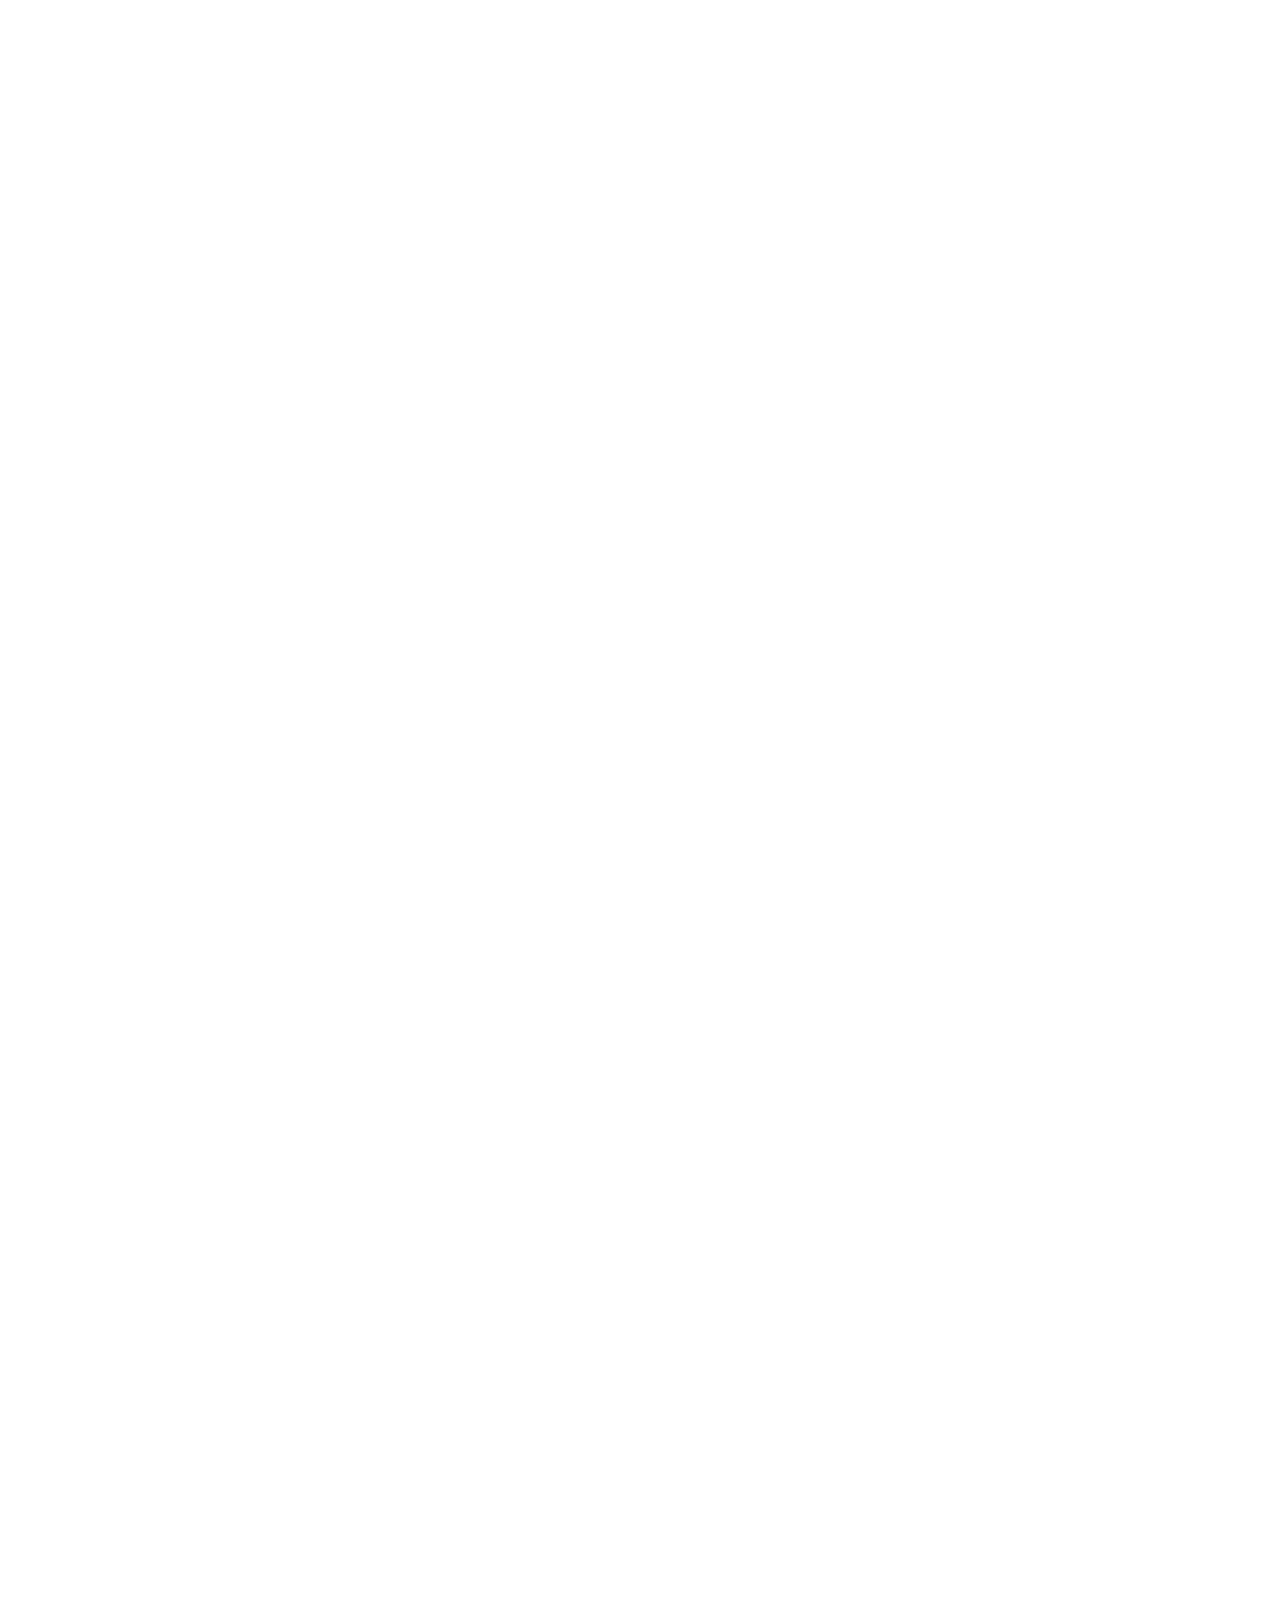
==== project/index.html @ fbeb967c "first commit" ====
<!DOCTYPE html>
<html lang="en">
<head>
<meta charset="UTF-8">
<meta http-equiv="refresh" content="0; url=VELMONT%20Creative%20Direction.html">
<title>VELMONT — Creative Direction</title>
</head>
<body></body>
</html>
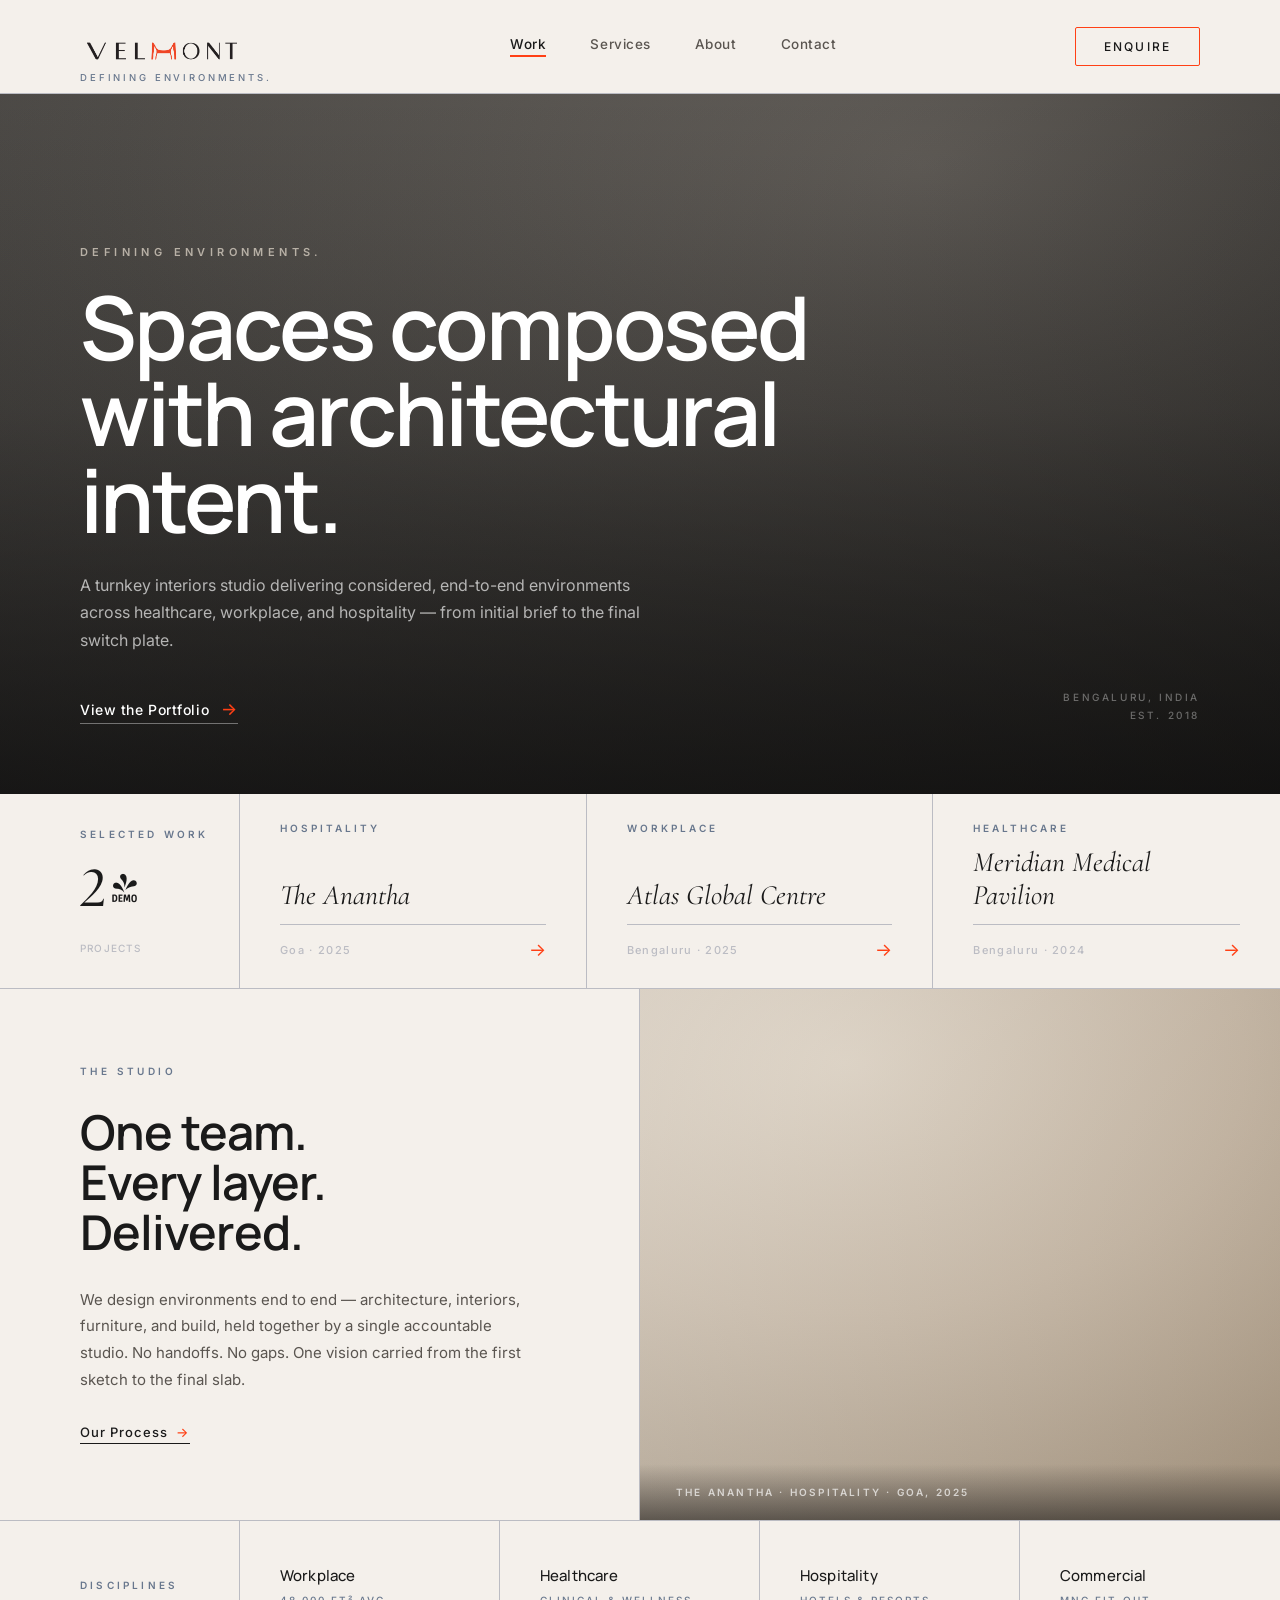
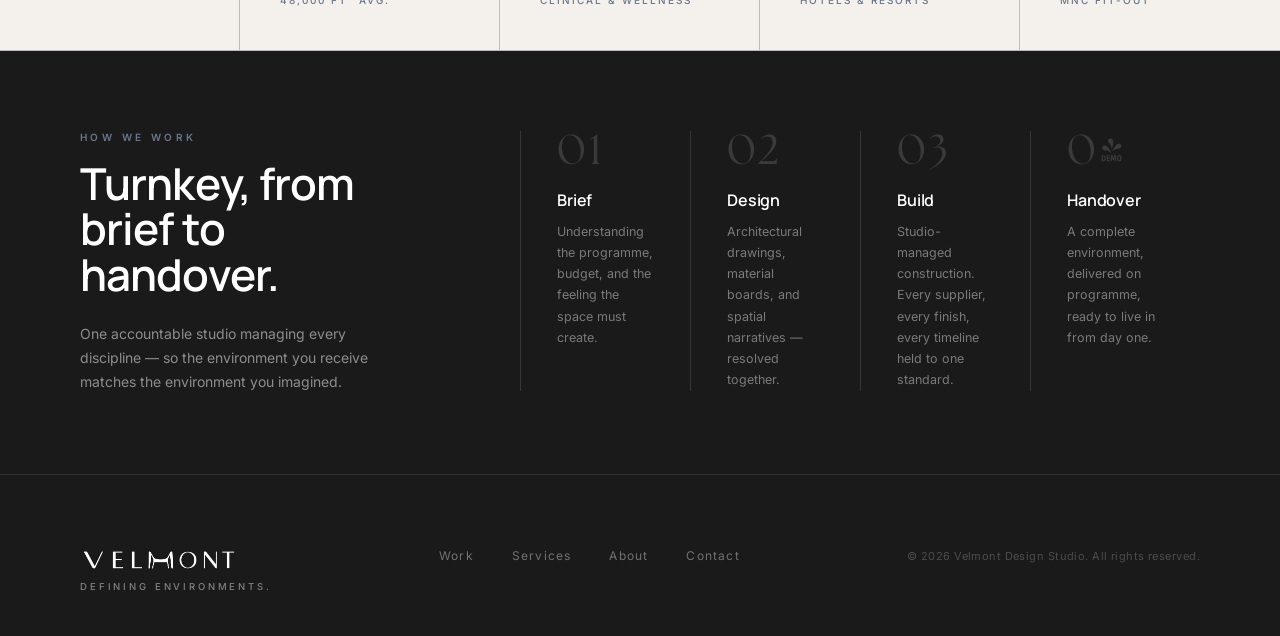
==== commit 97b6c23d: "launch Direction 01 website — replace creative direction deck with homepage and project page Co-Auth" ====
--- a/project/index.html
+++ b/project/index.html
@@ -2,8 +2,688 @@
 <html lang="en">
 <head>
 <meta charset="UTF-8">
-<meta http-equiv="refresh" content="0; url=VELMONT%20Creative%20Direction.html">
-<title>VELMONT — Creative Direction</title>
+<meta name="viewport" content="width=device-width, initial-scale=1.0">
+<title>VELMONT — Defining Environments.</title>
+<link rel="preconnect" href="https://fonts.googleapis.com">
+<link rel="preconnect" href="https://fonts.gstatic.com" crossorigin>
+<link href="https://fonts.googleapis.com/css2?family=Cormorant+Garamond:ital,wght@0,400;0,500;0,600;1,400;1,500;1,600&family=Manrope:wght@400;500;600;700;800&family=Inter:wght@400;500;600&display=swap" rel="stylesheet">
+<!-- The Seasons local font faces from shared project folder -->
+<style>
+@font-face{font-family:'The Seasons';src:url('fonts/theseasons-lt.otf') format('opentype');font-weight:300;font-style:normal;font-display:swap;}
+@font-face{font-family:'The Seasons';src:url('fonts/theseasons-ltit.otf') format('opentype');font-weight:300;font-style:italic;font-display:swap;}
+@font-face{font-family:'The Seasons';src:url('fonts/theseasons-reg.otf') format('opentype');font-weight:400 500;font-style:normal;font-display:swap;}
+@font-face{font-family:'The Seasons';src:url('fonts/theseasons-it.otf') format('opentype');font-weight:400 500;font-style:italic;font-display:swap;}
+@font-face{font-family:'The Seasons';src:url('fonts/theseasons-bd.otf') format('opentype');font-weight:600 700;font-style:normal;font-display:swap;}
+
+/* ── Design tokens — Direction 01 v2 (new brand kit) ── */
+:root{
+  /* New brand palette */
+  --vblack:   #1A1A1A;
+  --terracotta:#FF4015;   /* accent only */
+  --slate:    #68778D;
+  --concrete: #D9DCE0;
+  --mineral:  #BBBCC3;
+  --steel:    #8C92BA;
+  --sand:     #D9CAB0;
+  /* Background */
+  --paper:    #F4F0EB;
+  /* Typography */
+  --display:  'The Seasons','Cormorant Garamond',Georgia,serif;
+  --serif:    'Cormorant Garamond',Georgia,serif;
+  --head:     'Manrope',system-ui,sans-serif;
+  --body:     'Inter',system-ui,sans-serif;
+}
+
+*,*::before,*::after{box-sizing:border-box;margin:0;padding:0;}
+
+html{scroll-behavior:smooth;}
+
+body{
+  background:var(--paper);
+  color:var(--vblack);
+  font-family:var(--body);
+  -webkit-font-smoothing:antialiased;
+  min-width:1200px;
+}
+
+/* ════════════════════════════════════════════
+   NAV
+════════════════════════════════════════════ */
+.site-nav{
+  display:flex;
+  align-items:center;
+  justify-content:space-between;
+  padding:0 80px;
+  height:94px;
+  background:var(--paper);
+  border-bottom:1px solid var(--mineral);
+  position:sticky;
+  top:0;
+  z-index:20;
+}
+.nav-brand{
+  display:flex;
+  flex-direction:column;
+  align-items:flex-start;
+  gap:0;
+}
+.nav-logo{
+  height:82px;
+  width:auto;
+  display:block;
+}
+.nav-tagline{
+  font-family:var(--body);
+  font-size:9.5px;
+  font-weight:500;
+  letter-spacing:0.30em;
+  text-transform:uppercase;
+  color:var(--slate);
+  margin-top:-20px;
+}
+.nav-links{
+  display:flex;
+  gap:44px;
+  font-family:var(--body);
+  font-weight:500;
+  font-size:13.5px;
+  letter-spacing:0.04em;
+  color:#5a5550;
+}
+.nav-links a{text-decoration:none;color:inherit;}
+.nav-links a.active{
+  color:var(--vblack);
+  padding-bottom:3px;
+  border-bottom:2px solid var(--terracotta);
+}
+.nav-cta{
+  font-family:var(--body);
+  font-size:12px;
+  font-weight:500;
+  letter-spacing:0.18em;
+  text-transform:uppercase;
+  color:var(--vblack);
+  text-decoration:none;
+  border:1px solid var(--terracotta);
+  padding:11px 28px;
+  border-radius:2px;
+  white-space:nowrap;
+}
+
+/* ════════════════════════════════════════════
+   HERO
+════════════════════════════════════════════ */
+.hero{
+  position:relative;
+  height:700px;
+  display:flex;
+  flex-direction:column;
+  justify-content:flex-end;
+  padding:70px 80px;
+  overflow:hidden;
+}
+/* layered gradient — architectural dark stone mood */
+.hero::before{
+  content:"";
+  position:absolute;
+  inset:0;
+  background:
+    linear-gradient(125deg, rgba(255,255,255,.06), rgba(0,0,0,.30)),
+    radial-gradient(120% 120% at 72% 10%, #6d6862 0%, #46433f 52%, #2b2927 100%);
+}
+.hero::after{
+  content:"";
+  position:absolute;
+  inset:0;
+  background:linear-gradient(0deg,rgba(8,8,8,.65) 0%,rgba(8,8,8,.14) 55%,transparent 100%);
+}
+.hero-inner{
+  position:relative;
+  z-index:1;
+  max-width:900px;
+}
+.hero-eyebrow{
+  font-family:var(--body);
+  font-size:11px;
+  font-weight:600;
+  letter-spacing:0.40em;
+  text-transform:uppercase;
+  color:rgba(209,200,188,0.82);
+  margin-bottom:24px;
+}
+.hero h1{
+  font-family:var(--head);
+  font-weight:600;
+  font-size:88px;
+  line-height:0.98;
+  letter-spacing:-0.03em;
+  color:#fff;
+  margin-bottom:30px;
+}
+.hero-sub{
+  font-family:var(--body);
+  font-weight:400;
+  font-size:16px;
+  line-height:1.72;
+  color:rgba(255,255,255,0.66);
+  max-width:560px;
+  margin-bottom:44px;
+}
+.hero-cta{
+  display:inline-flex;
+  align-items:center;
+  gap:12px;
+  font-family:var(--body);
+  font-size:14px;
+  font-weight:500;
+  letter-spacing:0.04em;
+  color:#fff;
+  text-decoration:none;
+  border-bottom:1px solid rgba(255,255,255,0.38);
+  padding-bottom:4px;
+}
+.hero-cta .arr{color:var(--terracotta);font-size:17px;}
+.hero-meta{
+  position:absolute;
+  right:80px;
+  bottom:70px;
+  z-index:1;
+  text-align:right;
+}
+.hero-meta span{
+  display:block;
+  font-family:var(--body);
+  font-size:10px;
+  font-weight:500;
+  letter-spacing:0.26em;
+  text-transform:uppercase;
+  color:rgba(255,255,255,0.36);
+  line-height:1.8;
+}
+
+/* ════════════════════════════════════════════
+   SELECTED WORK STRIP
+════════════════════════════════════════════ */
+.work-strip{
+  display:grid;
+  grid-template-columns:240px repeat(3,1fr);
+  border-bottom:1px solid var(--mineral);
+}
+.ws-label{
+  padding:34px 0 34px 80px;
+  border-right:1px solid var(--mineral);
+  display:flex;
+  flex-direction:column;
+  justify-content:space-between;
+}
+.ws-label .ws-kicker{
+  font-family:var(--body);
+  font-size:10px;
+  font-weight:600;
+  letter-spacing:0.32em;
+  text-transform:uppercase;
+  color:var(--slate);
+}
+.ws-label .ws-count{
+  font-family:var(--display);
+  font-size:52px;
+  font-weight:400;
+  color:var(--vblack);
+  line-height:1;
+  letter-spacing:0.06em;
+}
+.ws-label .ws-note{
+  font-family:var(--body);
+  font-size:10px;
+  color:var(--mineral);
+  letter-spacing:0.12em;
+  text-transform:uppercase;
+  font-weight:500;
+}
+.work-tile{
+  padding:28px 40px;
+  border-right:1px solid var(--mineral);
+  display:flex;
+  flex-direction:column;
+  justify-content:space-between;
+  gap:12px;
+  cursor:default;
+}
+.work-tile:last-child{border-right:none;}
+.wt-ind{
+  font-family:var(--body);
+  font-size:10px;
+  font-weight:600;
+  letter-spacing:0.30em;
+  text-transform:uppercase;
+  color:var(--slate);
+}
+.wt-name{
+  font-family:var(--serif);
+  font-style:italic;
+  font-size:28px;
+  color:var(--vblack);
+  line-height:1.18;
+  flex:1;
+  display:flex;
+  align-items:flex-end;
+}
+.wt-foot{
+  display:flex;
+  align-items:center;
+  justify-content:space-between;
+  padding-top:14px;
+  border-top:1px solid var(--mineral);
+}
+.wt-year{
+  font-family:var(--body);
+  font-size:11px;
+  font-weight:500;
+  color:var(--mineral);
+  letter-spacing:0.12em;
+}
+.wt-arr{
+  font-size:18px;
+  color:var(--terracotta);
+  font-family:var(--body);
+  font-weight:400;
+}
+
+/* ════════════════════════════════════════════
+   STUDIO INTRO — 2-column
+════════════════════════════════════════════ */
+.studio-intro{
+  display:grid;
+  grid-template-columns:1fr 1fr;
+  min-height:460px;
+}
+.studio-text{
+  padding:76px 80px;
+  display:flex;
+  flex-direction:column;
+  justify-content:center;
+  gap:30px;
+  border-right:1px solid var(--mineral);
+}
+.studio-kicker{
+  font-family:var(--body);
+  font-size:10px;
+  font-weight:600;
+  letter-spacing:0.34em;
+  text-transform:uppercase;
+  color:var(--slate);
+}
+.studio-text h2{
+  font-family:var(--head);
+  font-weight:600;
+  font-size:48px;
+  line-height:1.04;
+  letter-spacing:-0.02em;
+  color:var(--vblack);
+  max-width:500px;
+}
+.studio-text p{
+  font-family:var(--body);
+  font-weight:400;
+  font-size:15px;
+  line-height:1.78;
+  color:#5a5550;
+  max-width:460px;
+}
+.studio-link{
+  display:inline-flex;
+  align-items:center;
+  gap:8px;
+  font-family:var(--body);
+  font-size:13px;
+  font-weight:500;
+  letter-spacing:0.08em;
+  color:var(--vblack);
+  text-decoration:none;
+  border-bottom:1px solid var(--vblack);
+  padding-bottom:3px;
+  width:fit-content;
+}
+.studio-link .arr{color:var(--terracotta);}
+.studio-image{
+  position:relative;
+  overflow:hidden;
+  background:
+    linear-gradient(120deg,rgba(255,255,255,.28),rgba(141,116,90,.20)),
+    radial-gradient(120% 90% at 32% 14%,#d8cdbd 0%,#c4b6a4 52%,#a89a87 100%);
+}
+.studio-image-cap{
+  position:absolute;
+  left:0;right:0;bottom:0;
+  padding:22px 36px;
+  font-family:var(--body);
+  font-size:10px;
+  font-weight:600;
+  letter-spacing:0.22em;
+  text-transform:uppercase;
+  color:rgba(255,255,255,0.68);
+  background:linear-gradient(0deg,rgba(20,18,17,.55),transparent);
+}
+
+/* ════════════════════════════════════════════
+   DISCIPLINES STRIP
+════════════════════════════════════════════ */
+.disciplines{
+  display:grid;
+  grid-template-columns:240px repeat(4,1fr);
+  border-top:1px solid var(--mineral);
+  border-bottom:1px solid var(--mineral);
+}
+.disc-label-cell{
+  padding:44px 0 44px 80px;
+  display:flex;
+  align-items:center;
+  border-right:1px solid var(--mineral);
+}
+.disc-label-cell span{
+  font-family:var(--body);
+  font-size:10px;
+  font-weight:600;
+  letter-spacing:0.32em;
+  text-transform:uppercase;
+  color:var(--slate);
+}
+.disc-item{
+  padding:44px 40px;
+  border-right:1px solid var(--mineral);
+  display:flex;
+  flex-direction:column;
+  gap:8px;
+}
+.disc-item:last-child{border-right:none;}
+.disc-name{
+  font-family:var(--head);
+  font-weight:500;
+  font-size:15px;
+  letter-spacing:0.01em;
+  color:var(--vblack);
+}
+.disc-note{
+  font-family:var(--body);
+  font-size:10px;
+  font-weight:500;
+  letter-spacing:0.20em;
+  text-transform:uppercase;
+  color:var(--slate);
+}
+
+/* ════════════════════════════════════════════
+   PROCESS TEASER
+════════════════════════════════════════════ */
+.process-strip{
+  padding:80px 80px;
+  display:flex;
+  align-items:flex-start;
+  gap:100px;
+  background:var(--vblack);
+}
+.process-head{
+  flex:0 0 340px;
+}
+.process-head .pk{
+  font-family:var(--body);
+  font-size:10px;
+  font-weight:600;
+  letter-spacing:0.34em;
+  text-transform:uppercase;
+  color:var(--slate);
+  margin-bottom:18px;
+}
+.process-head h3{
+  font-family:var(--head);
+  font-weight:600;
+  font-size:44px;
+  line-height:1.04;
+  letter-spacing:-0.02em;
+  color:#fff;
+  margin-bottom:24px;
+}
+.process-head p{
+  font-family:var(--body);
+  font-size:14px;
+  line-height:1.72;
+  color:rgba(255,255,255,0.50);
+  max-width:300px;
+}
+.process-steps{
+  flex:1;
+  display:grid;
+  grid-template-columns:repeat(4,1fr);
+  gap:0;
+}
+.process-step{
+  padding:0 36px;
+  border-left:1px solid rgba(187,188,195,0.18);
+}
+.ps-num{
+  font-family:var(--display);
+  font-size:42px;
+  font-weight:400;
+  color:rgba(255,255,255,0.14);
+  letter-spacing:0.06em;
+  line-height:1;
+  margin-bottom:16px;
+}
+.ps-title{
+  font-family:var(--head);
+  font-weight:600;
+  font-size:16px;
+  letter-spacing:-0.01em;
+  color:#fff;
+  margin-bottom:10px;
+}
+.ps-desc{
+  font-family:var(--body);
+  font-size:12.5px;
+  line-height:1.7;
+  color:rgba(255,255,255,0.42);
+}
+
+/* ════════════════════════════════════════════
+   FOOTER
+════════════════════════════════════════════ */
+.site-footer{
+  padding:44px 80px;
+  background:var(--vblack);
+  border-top:1px solid rgba(187,188,195,0.14);
+  display:flex;
+  align-items:center;
+  justify-content:space-between;
+}
+.footer-brand{
+  display:flex;
+  flex-direction:column;
+  align-items:flex-start;
+  gap:0;
+}
+.footer-logo{height:82px;width:auto;display:block;}
+.footer-tagline-f{
+  font-family:var(--body);
+  font-size:9.5px;
+  font-weight:500;
+  letter-spacing:0.30em;
+  text-transform:uppercase;
+  color:rgba(255,255,255,0.45);
+  margin-top:-20px;
+}
+.footer-links{
+  display:flex;
+  gap:38px;
+  font-family:var(--body);
+  font-size:12px;
+  letter-spacing:0.10em;
+  color:rgba(255,255,255,0.38);
+}
+.footer-copy{
+  font-family:var(--body);
+  font-size:11px;
+  color:rgba(255,255,255,0.22);
+  letter-spacing:0.04em;
+}
+</style>
 </head>
-<body></body>
+<body>
+
+<!-- ══════════════════════════════════════════
+     NAV
+══════════════════════════════════════════ -->
+<nav class="site-nav">
+  <div class="nav-brand">
+    <img class="nav-logo" src="assets/velmont-main.png" alt="VELMONT">
+    <span class="nav-tagline">Defining Environments.</span>
+  </div>
+  <div class="nav-links">
+    <a href="work" class="active">Work</a>
+    <a href="#">Services</a>
+    <a href="#">About</a>
+    <a href="#">Contact</a>
+  </div>
+  <a href="#" class="nav-cta">Enquire</a>
+</nav>
+
+<!-- ══════════════════════════════════════════
+     HERO
+══════════════════════════════════════════ -->
+<section class="hero">
+  <div class="hero-inner">
+    <div class="hero-eyebrow">Defining Environments.</div>
+    <h1>Spaces composed<br>with architectural<br>intent.</h1>
+    <p class="hero-sub">A turnkey interiors studio delivering considered, end-to-end environments across healthcare, workplace, and hospitality — from initial brief to the final switch plate.</p>
+    <a href="work" class="hero-cta">View the Portfolio <span class="arr">→</span></a>
+  </div>
+  <div class="hero-meta">
+    <span>Bengaluru, India</span>
+    <span>Est. 2018</span>
+  </div>
+</section>
+
+<!-- ══════════════════════════════════════════
+     SELECTED WORK STRIP
+══════════════════════════════════════════ -->
+<div class="work-strip">
+  <div class="ws-label">
+    <div class="ws-kicker">Selected Work</div>
+    <div class="ws-count">24</div>
+    <div class="ws-note">Projects</div>
+  </div>
+  <div class="work-tile">
+    <div class="wt-ind">Hospitality</div>
+    <div class="wt-name">The Anantha</div>
+    <div class="wt-foot">
+      <span class="wt-year">Goa · 2025</span>
+      <span class="wt-arr">→</span>
+    </div>
+  </div>
+  <div class="work-tile">
+    <div class="wt-ind">Workplace</div>
+    <div class="wt-name">Atlas Global Centre</div>
+    <div class="wt-foot">
+      <span class="wt-year">Bengaluru · 2025</span>
+      <span class="wt-arr">→</span>
+    </div>
+  </div>
+  <div class="work-tile">
+    <div class="wt-ind">Healthcare</div>
+    <div class="wt-name">Meridian Medical Pavilion</div>
+    <div class="wt-foot">
+      <span class="wt-year">Bengaluru · 2024</span>
+      <span class="wt-arr">→</span>
+    </div>
+  </div>
+</div>
+
+<!-- ══════════════════════════════════════════
+     STUDIO INTRO
+══════════════════════════════════════════ -->
+<section class="studio-intro">
+  <div class="studio-text">
+    <div class="studio-kicker">The Studio</div>
+    <h2>One team.<br>Every layer.<br>Delivered.</h2>
+    <p>We design environments end to end — architecture, interiors, furniture, and build, held together by a single accountable studio. No handoffs. No gaps. One vision carried from the first sketch to the final slab.</p>
+    <a href="#" class="studio-link">Our Process <span class="arr">→</span></a>
+  </div>
+  <div class="studio-image">
+    <div class="studio-image-cap">The Anantha · Hospitality · Goa, 2025</div>
+  </div>
+</section>
+
+<!-- ══════════════════════════════════════════
+     DISCIPLINES STRIP
+══════════════════════════════════════════ -->
+<section class="disciplines">
+  <div class="disc-label-cell"><span>Disciplines</span></div>
+  <div class="disc-item">
+    <div class="disc-name">Workplace</div>
+    <div class="disc-note">48,000 ft² avg.</div>
+  </div>
+  <div class="disc-item">
+    <div class="disc-name">Healthcare</div>
+    <div class="disc-note">Clinical &amp; Wellness</div>
+  </div>
+  <div class="disc-item">
+    <div class="disc-name">Hospitality</div>
+    <div class="disc-note">Hotels &amp; Resorts</div>
+  </div>
+  <div class="disc-item">
+    <div class="disc-name">Commercial</div>
+    <div class="disc-note">MNC Fit-out</div>
+  </div>
+</section>
+
+<!-- ══════════════════════════════════════════
+     PROCESS TEASER — dark section
+══════════════════════════════════════════ -->
+<section class="process-strip">
+  <div class="process-head">
+    <div class="pk">How We Work</div>
+    <h3>Turnkey, from brief to handover.</h3>
+    <p>One accountable studio managing every discipline — so the environment you receive matches the environment you imagined.</p>
+  </div>
+  <div class="process-steps">
+    <div class="process-step">
+      <div class="ps-num">01</div>
+      <div class="ps-title">Brief</div>
+      <div class="ps-desc">Understanding the programme, budget, and the feeling the space must create.</div>
+    </div>
+    <div class="process-step">
+      <div class="ps-num">02</div>
+      <div class="ps-title">Design</div>
+      <div class="ps-desc">Architectural drawings, material boards, and spatial narratives — resolved together.</div>
+    </div>
+    <div class="process-step">
+      <div class="ps-num">03</div>
+      <div class="ps-title">Build</div>
+      <div class="ps-desc">Studio-managed construction. Every supplier, every finish, every timeline held to one standard.</div>
+    </div>
+    <div class="process-step">
+      <div class="ps-num">04</div>
+      <div class="ps-title">Handover</div>
+      <div class="ps-desc">A complete environment, delivered on programme, ready to live in from day one.</div>
+    </div>
+  </div>
+</section>
+
+<!-- ══════════════════════════════════════════
+     FOOTER
+══════════════════════════════════════════ -->
+<footer class="site-footer">
+  <div class="footer-brand">
+    <img class="footer-logo" src="assets/velmont-white.png" alt="VELMONT">
+    <span class="footer-tagline-f">Defining Environments.</span>
+  </div>
+  <div class="footer-links">
+    <span>Work</span>
+    <span>Services</span>
+    <span>About</span>
+    <span>Contact</span>
+  </div>
+  <span class="footer-copy">© 2026 Velmont Design Studio. All rights reserved.</span>
+</footer>
+
+</body>
 </html>
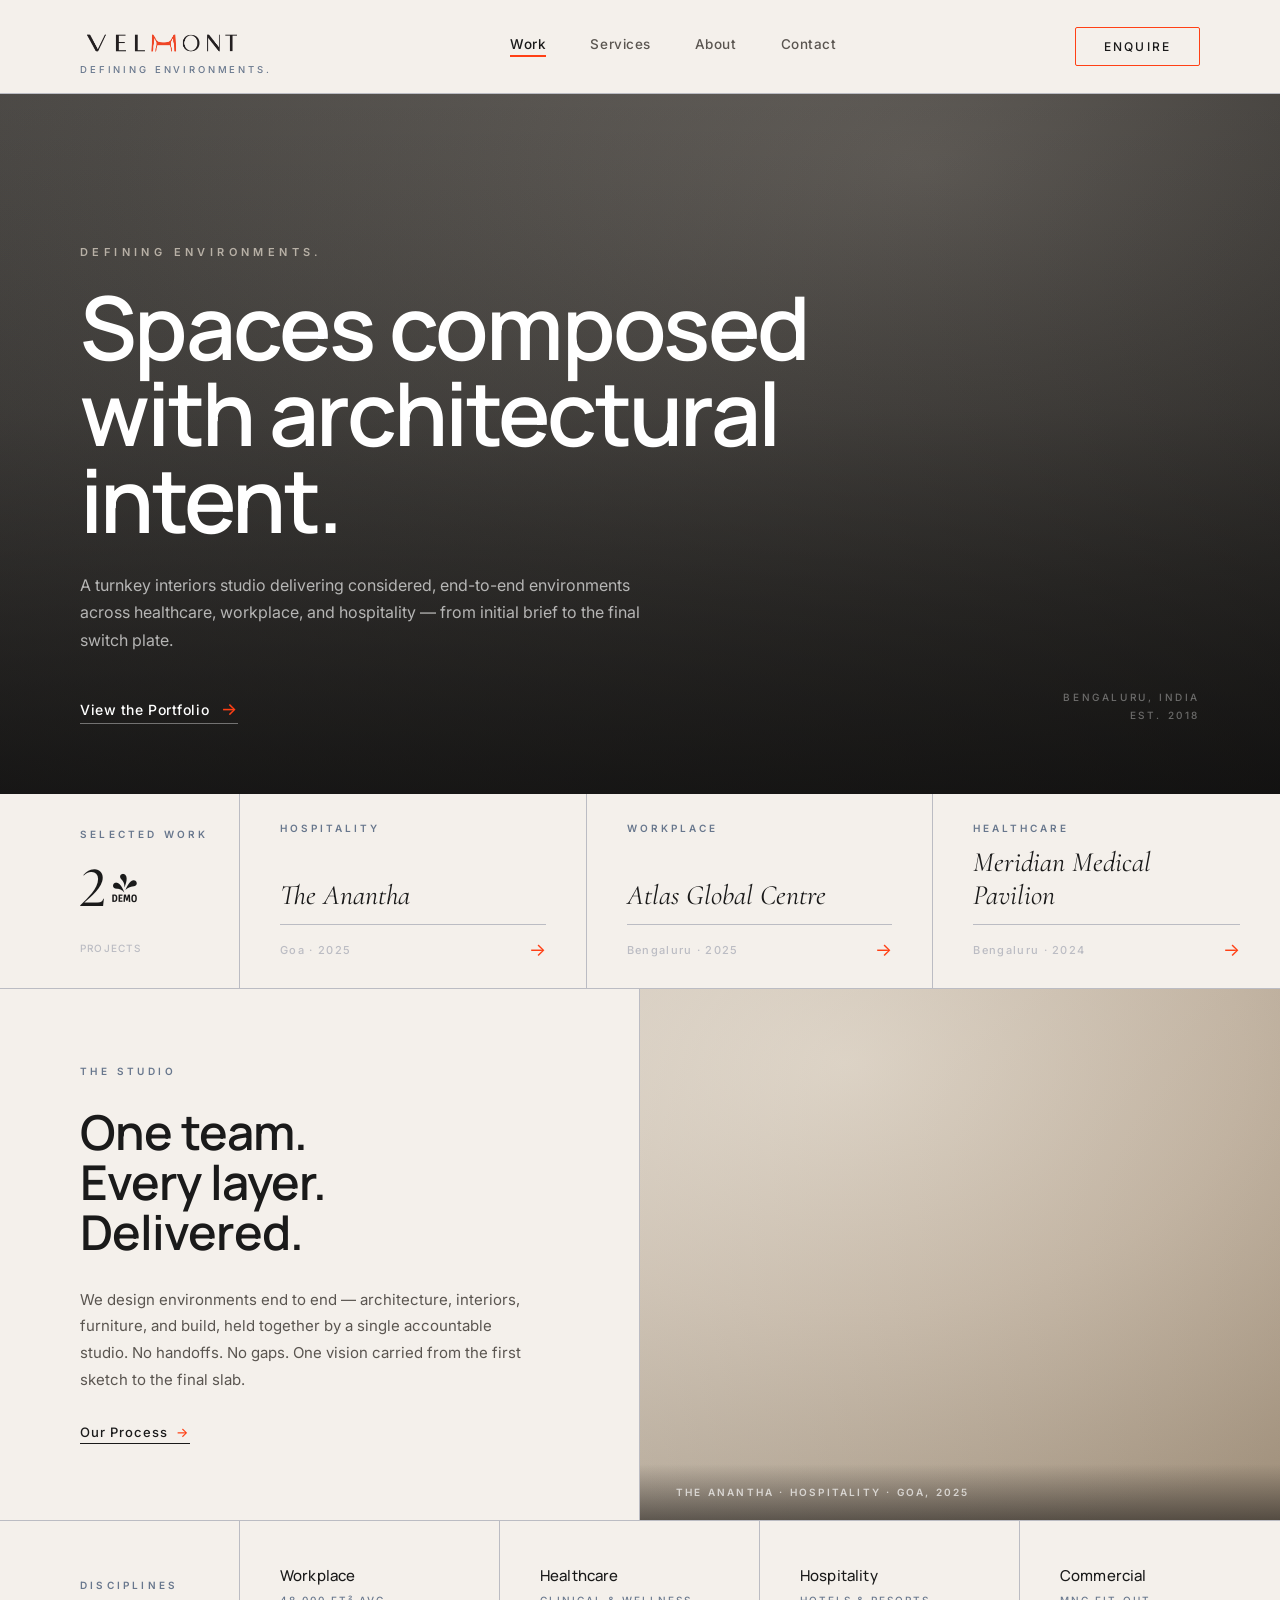
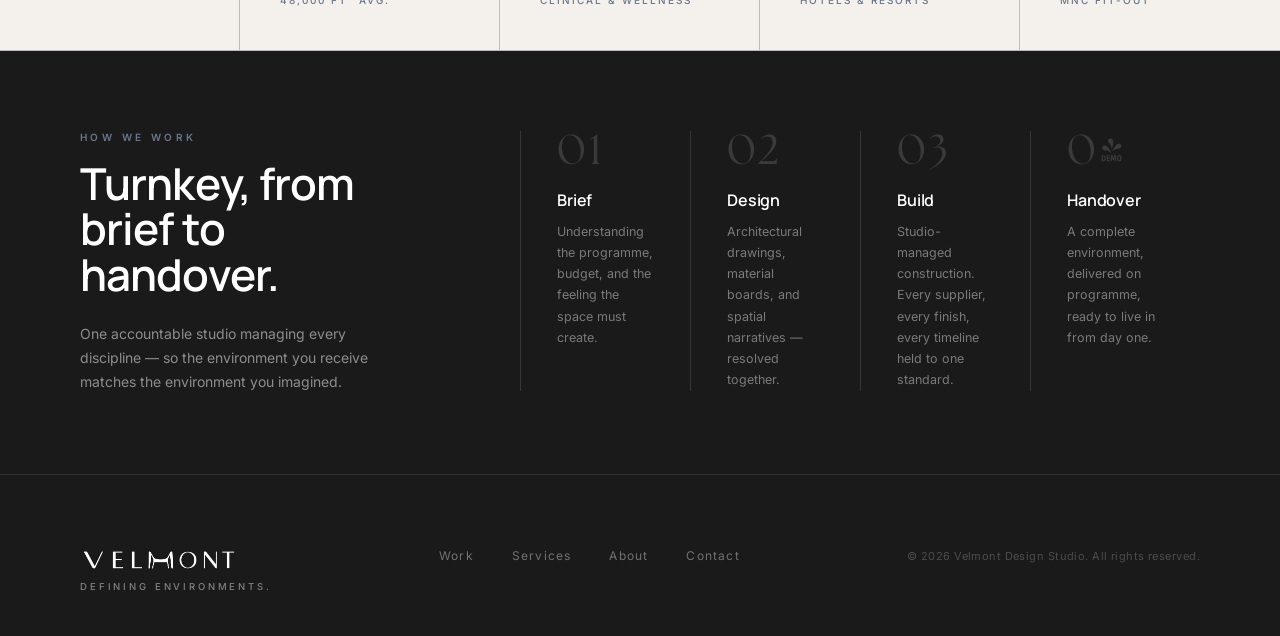
==== commit ea6ddf16: "align nav brand block with nav links via translateY Co-Authored-By: Claude Sonnet 4.6 <noreply@anthr" ====
--- a/project/index.html
+++ b/project/index.html
@@ -66,6 +66,7 @@
   flex-direction:column;
   align-items:flex-start;
   gap:0;
+  transform:translateY(-8px);
 }
 .nav-logo{
   height:82px;
